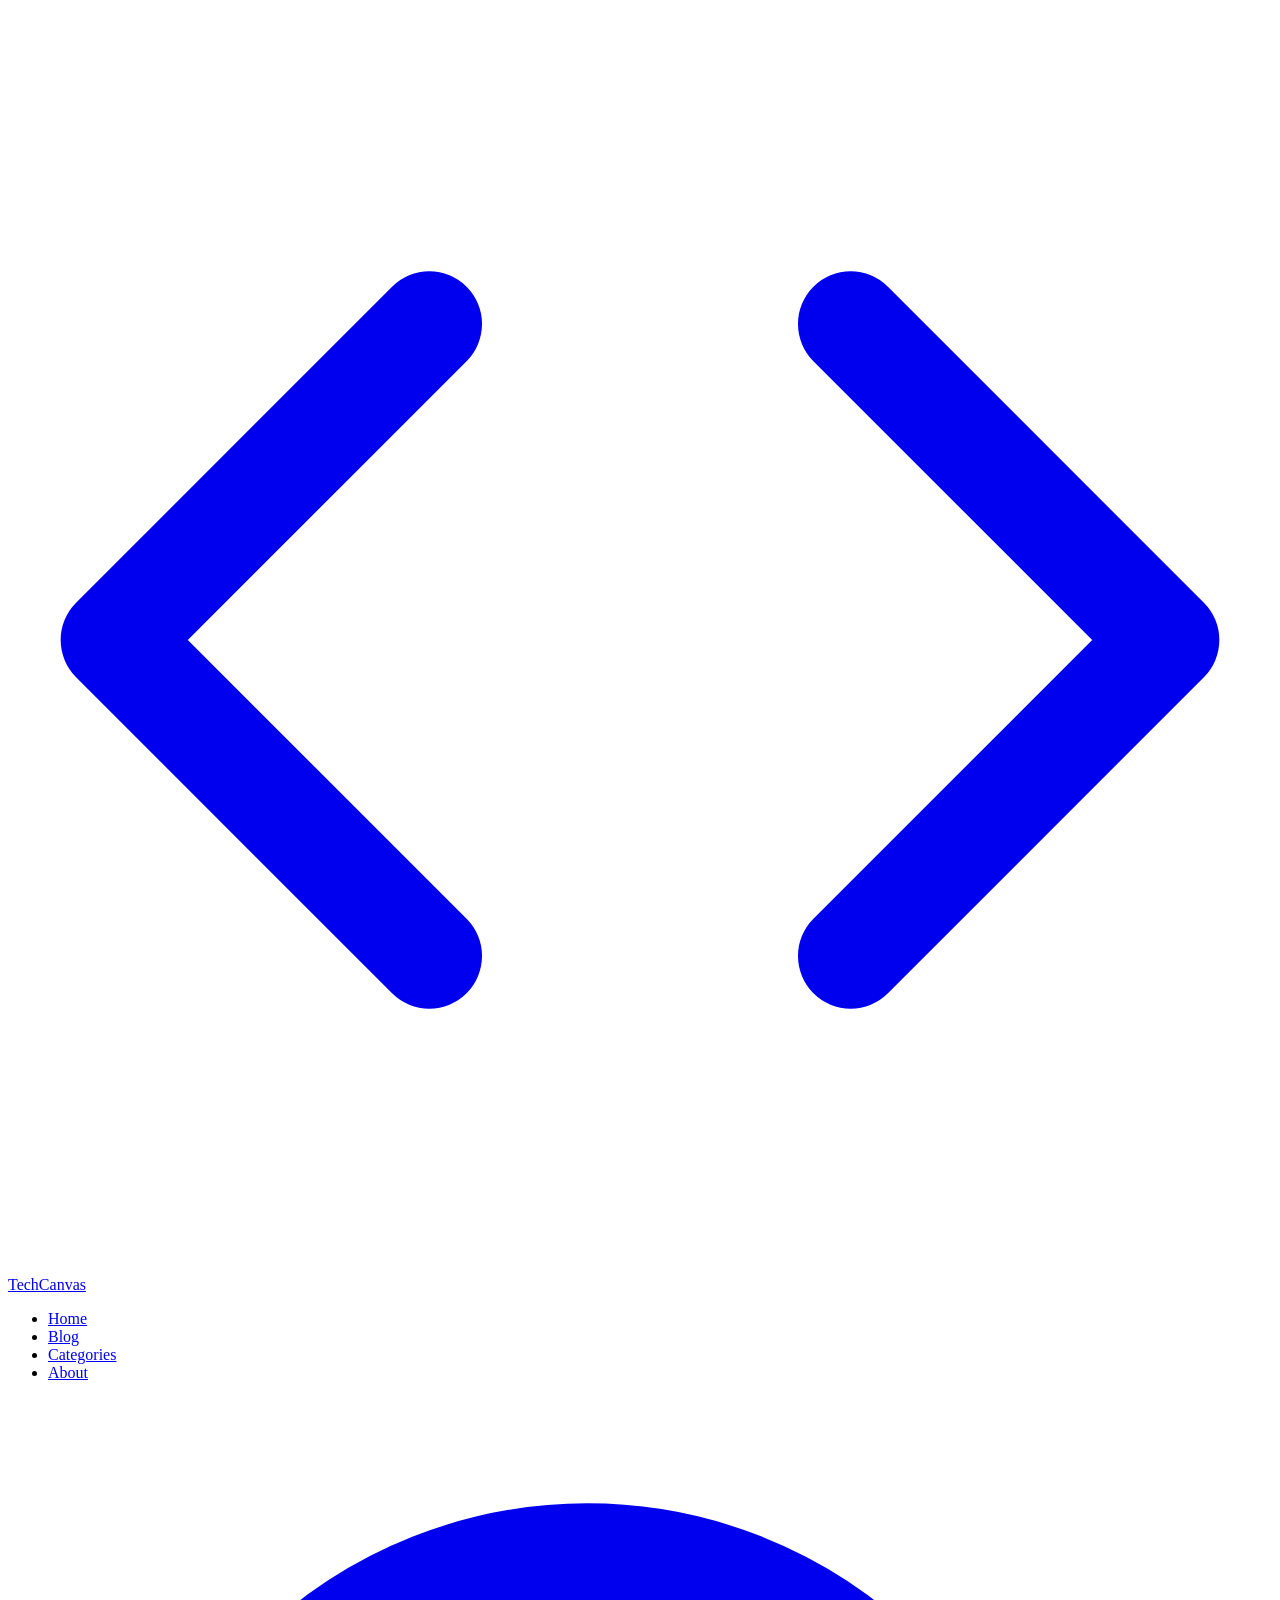
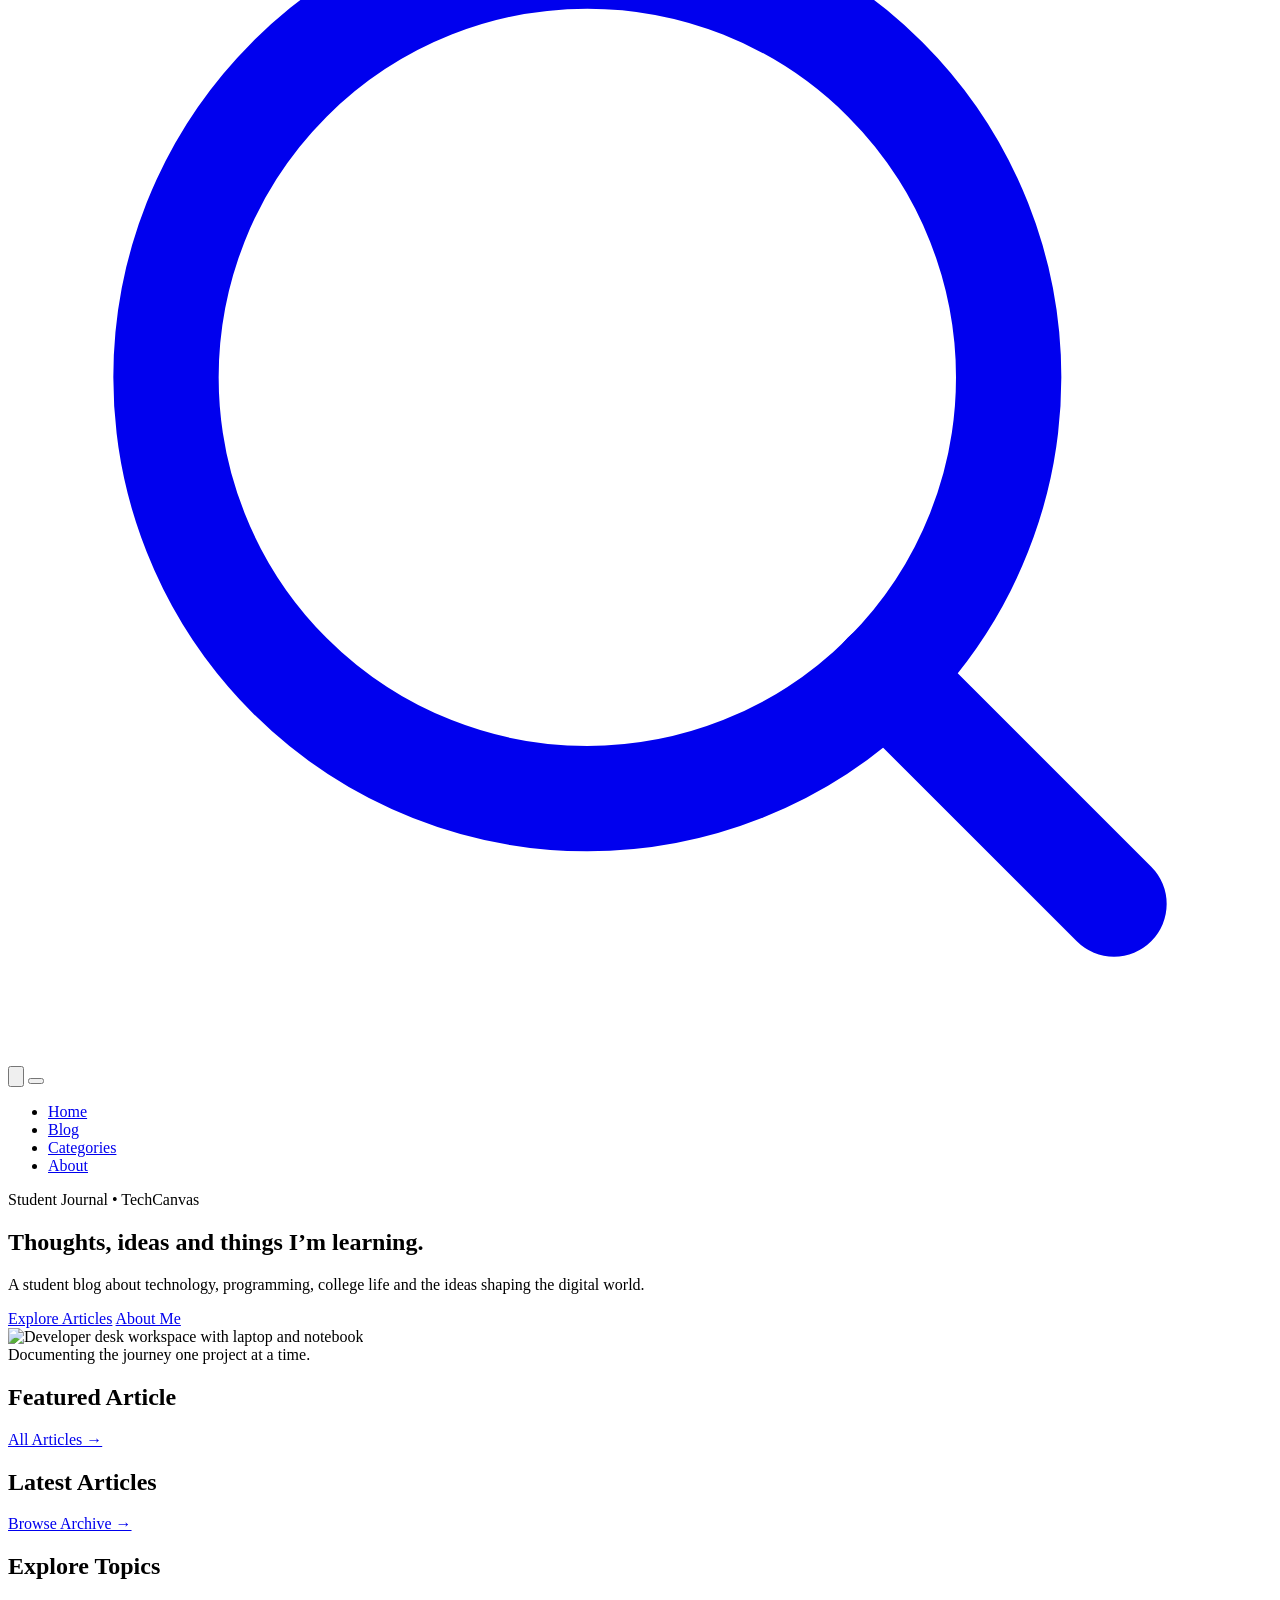
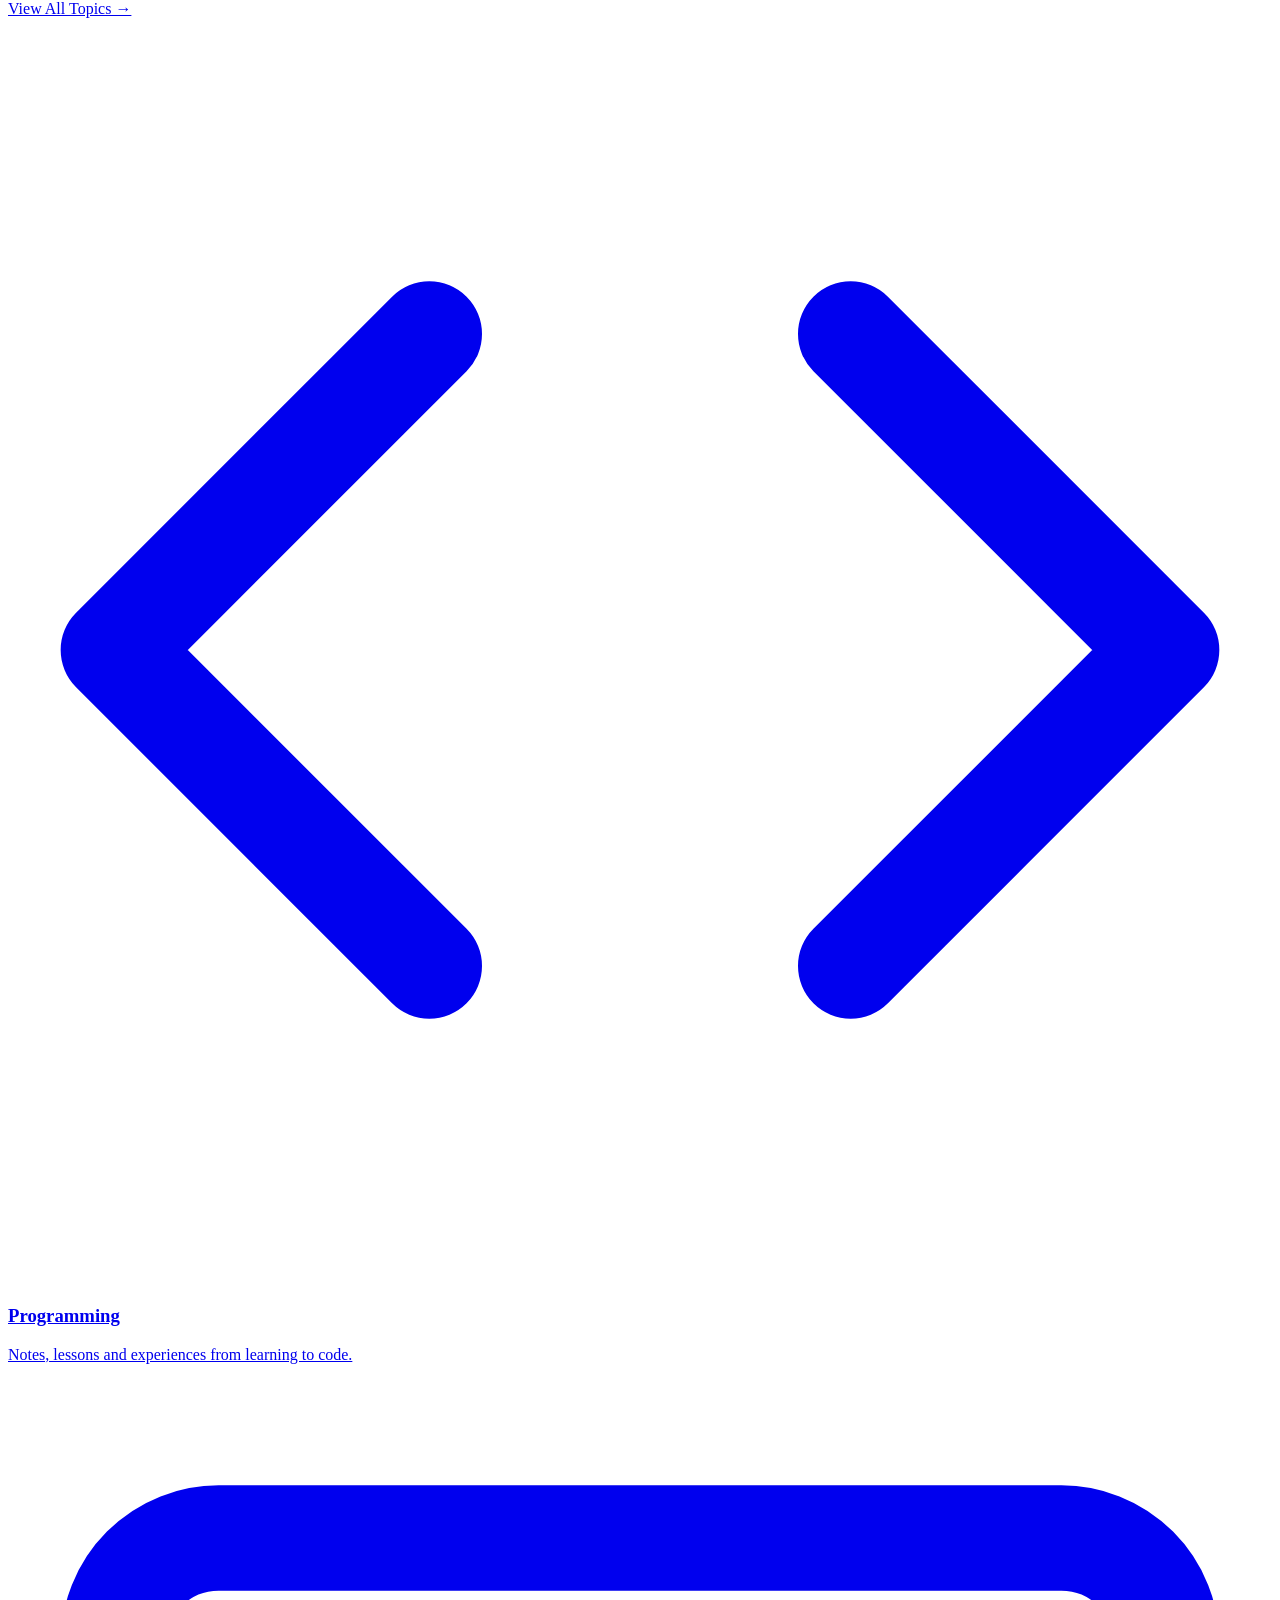
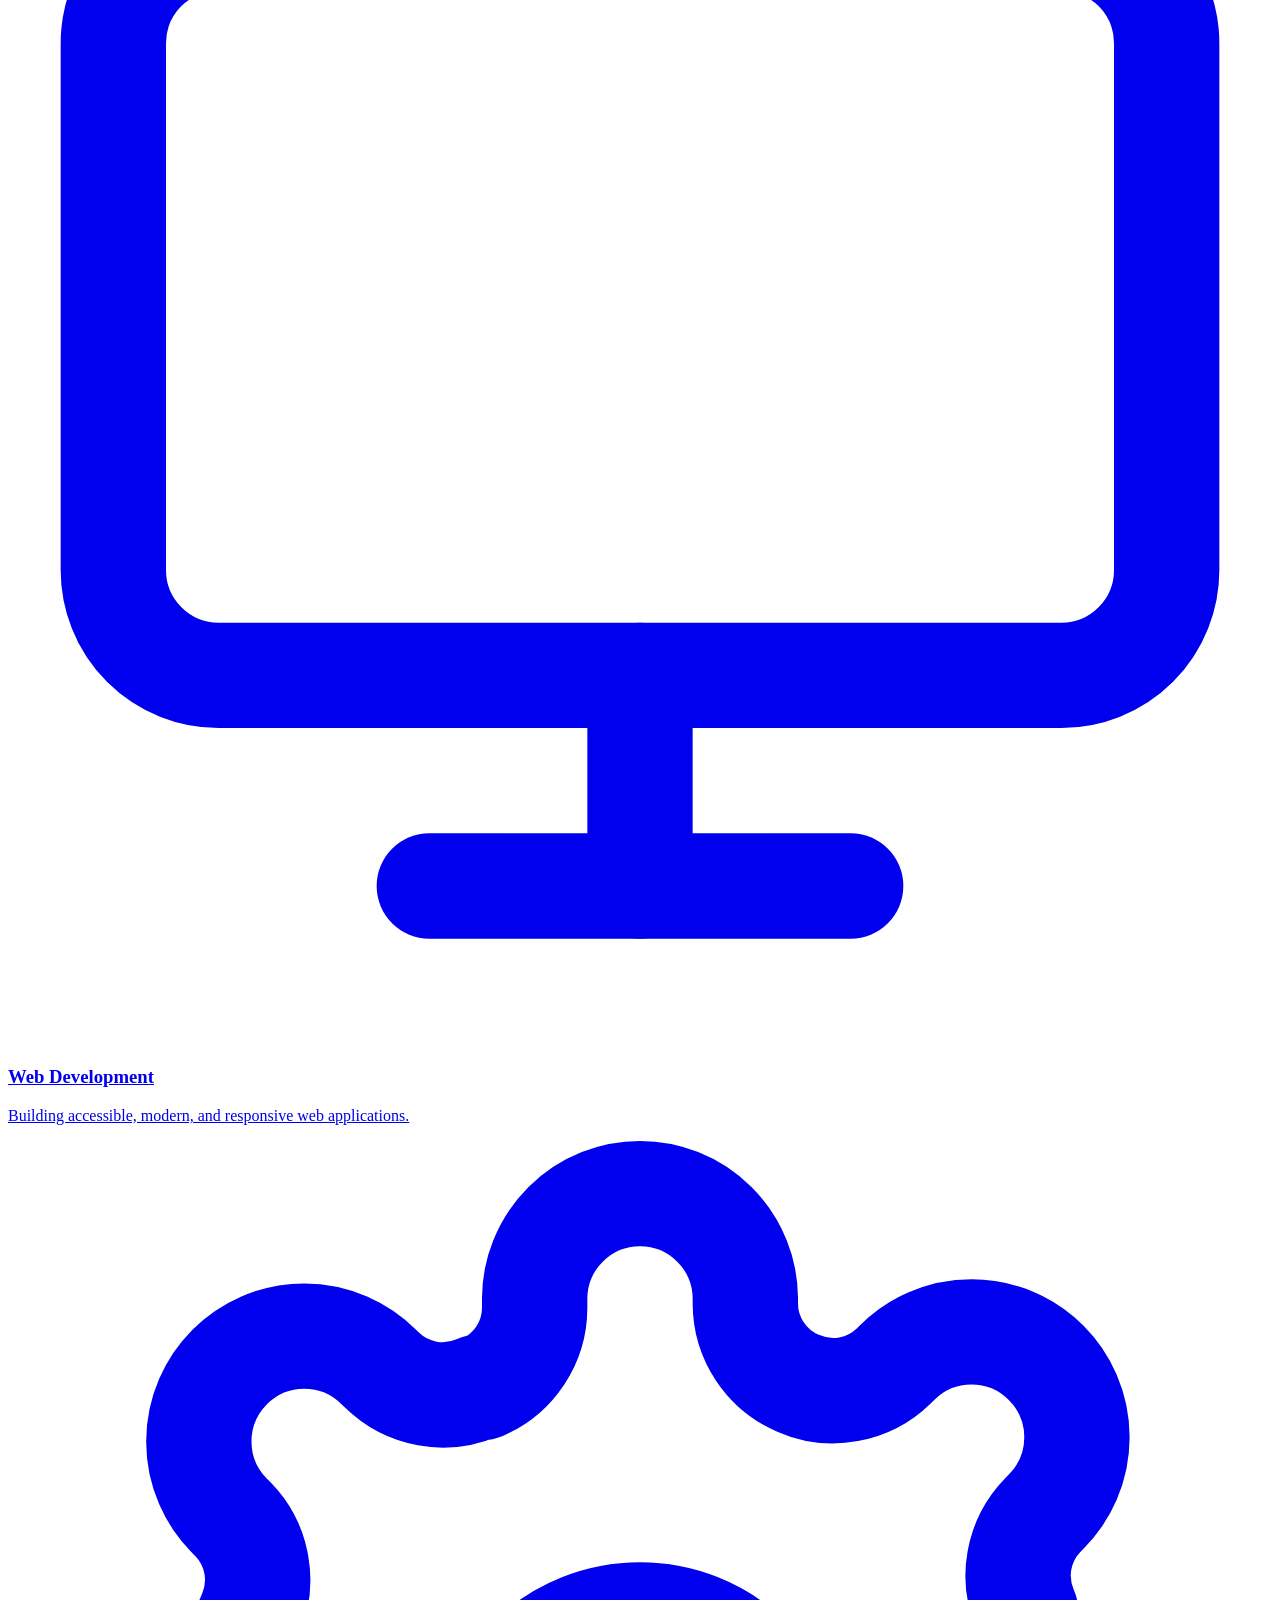
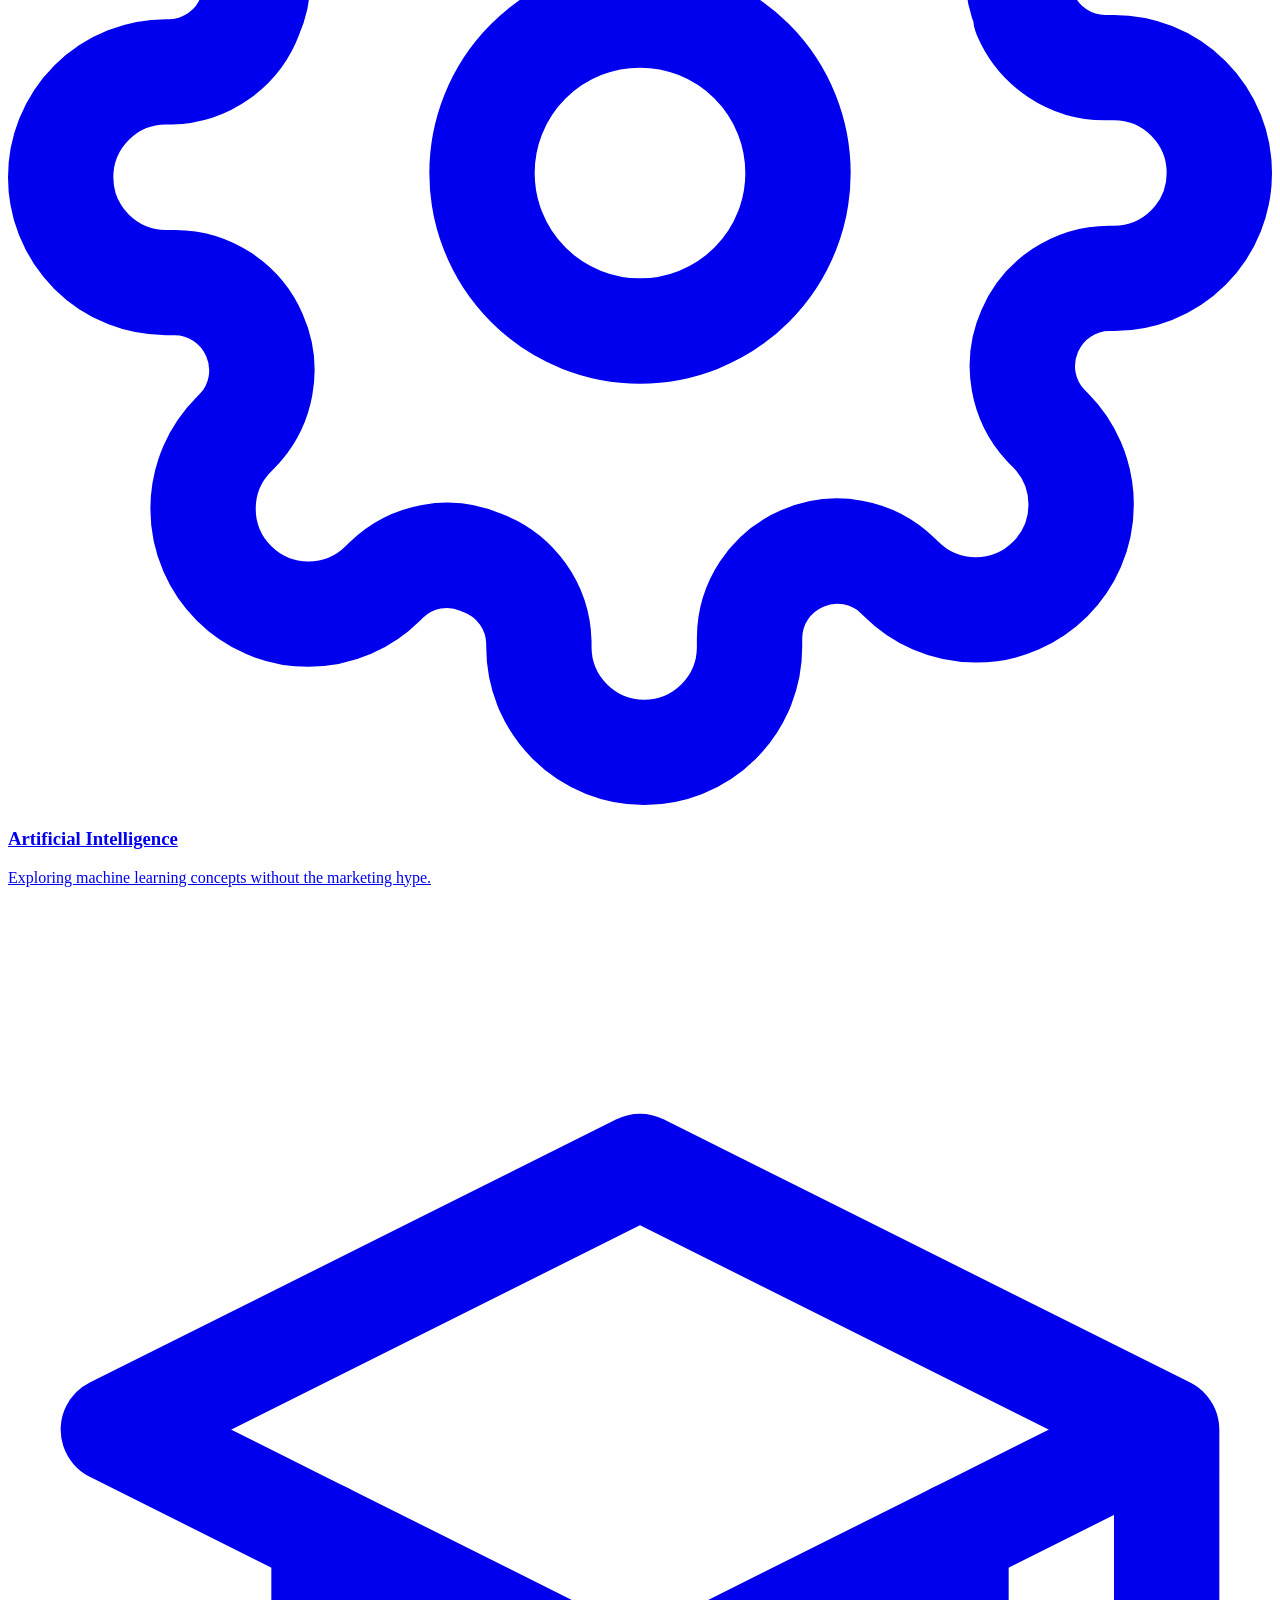
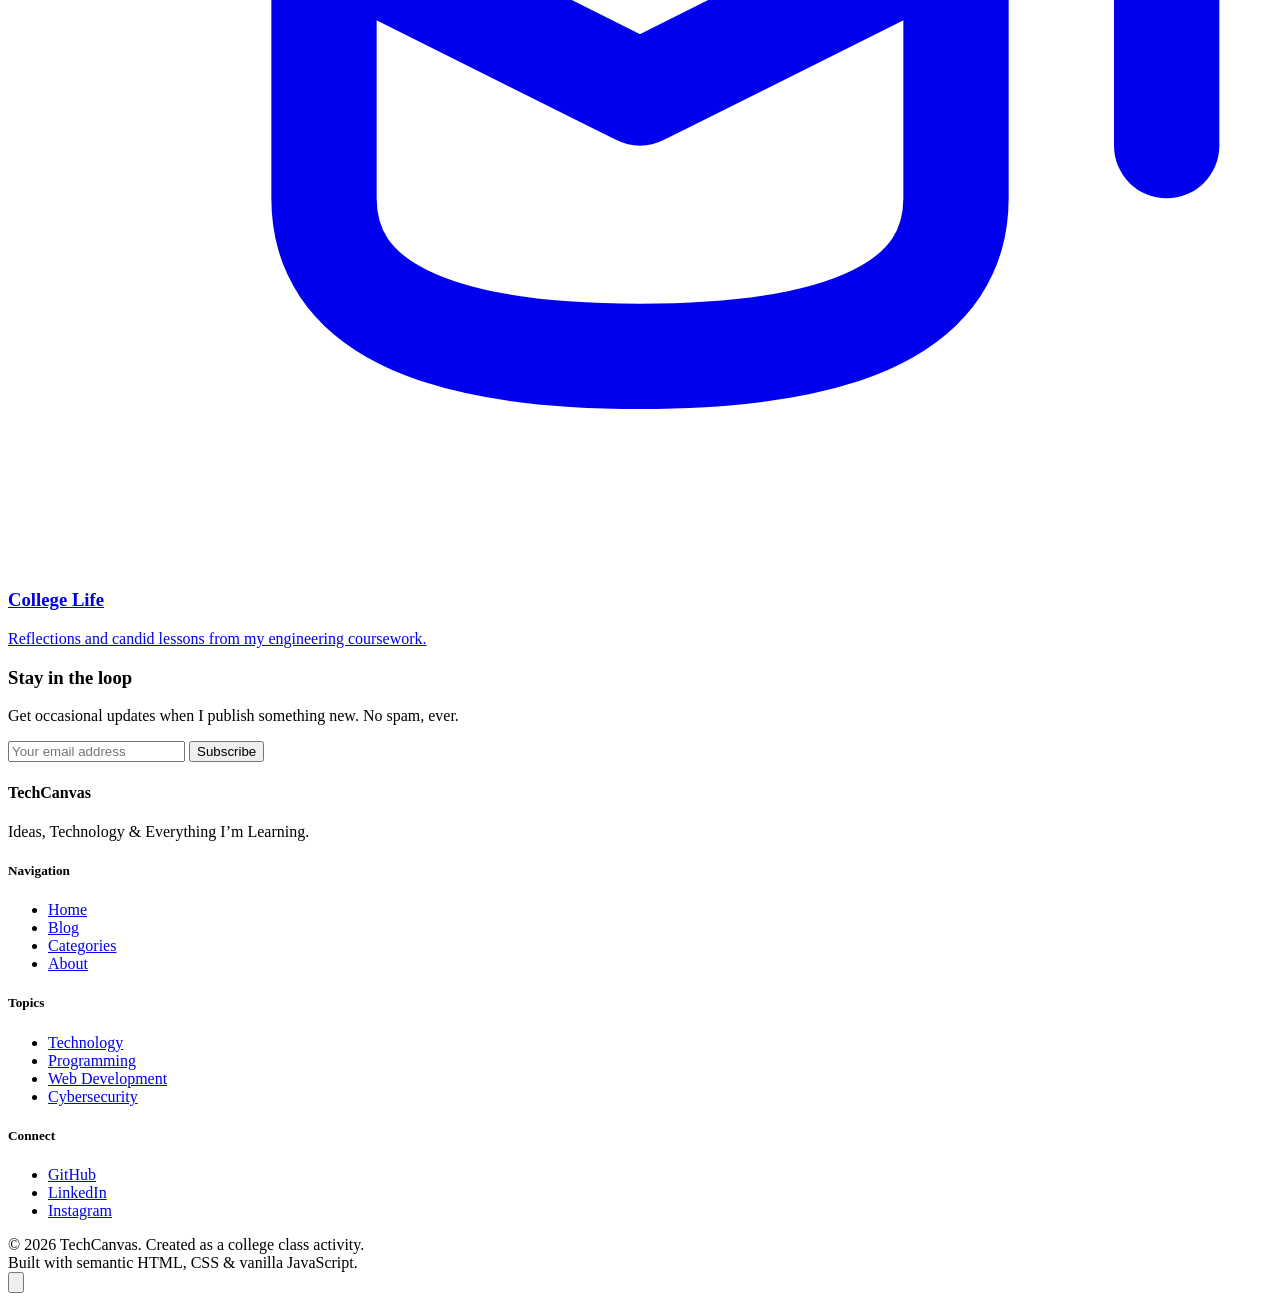
==== index.html @ 639ed477 "Add files via upload" ====
<!DOCTYPE html>
<html lang="en">
<head>
  <meta charset="UTF-8">
  <meta name="viewport" content="width=device-width, initial-scale=1.0">
  <title>TechCanvas — Ideas, Technology &amp; Everything I’m Learning</title>
  
  <!-- SEO Metadata -->
  <meta name="description" content="A student technology blog exploring programming, web development, emerging AI, and reflections from college engineering life.">
  <meta name="author" content="Vaibhav">
  <meta property="og:title" content="TechCanvas — Ideas, Technology &amp; Everything I’m Learning">
  <meta property="og:description" content="Personal student blog documenting ideas, engineering projects, and lessons learned.">
  <meta property="og:type" content="website">
  <meta property="og:url" content="https://example.com/techcanvas/">
  <link rel="canonical" href="index.html">

  <!-- Google Fonts: Playfair Display (Headings) & Inter (Body) -->
  <link rel="preconnect" href="https://fonts.googleapis.com">
  <link rel="preconnect" href="https://fonts.gstatic.com" crossorigin>
  <link href="https://fonts.googleapis.com/css2?family=Inter:wght@400;500;600&family=Playfair+Display:ital,wght@0,500;0,600;0,700;1,400&display=swap" rel="stylesheet">

  <!-- Stylesheet -->
  <link rel="stylesheet" href="css/style.css">
</head>
<body>

  <!-- Site Header -->
  <header class="site-header">
    <div class="container header-inner">
      <a href="index.html" class="brand-logo" aria-label="TechCanvas Home">
        <span class="brand-icon">
          <!-- Minimal code brackets / spark icon -->
          <svg xmlns="http://www.w3.org/2000/svg" viewBox="0 0 24 24" fill="none" stroke="currentColor" stroke-width="2" stroke-linecap="round" stroke-linejoin="round">
            <polyline points="16 18 22 12 16 6"></polyline>
            <polyline points="8 6 2 12 8 18"></polyline>
          </svg>
        </span>
        <span>TechCanvas</span>
      </a>

      <!-- Desktop Navigation -->
      <nav class="nav-desktop" aria-label="Primary Navigation">
        <ul class="nav-links">
          <li><a href="index.html" class="nav-link active">Home</a></li>
          <li><a href="blog.html" class="nav-link">Blog</a></li>
          <li><a href="categories.html" class="nav-link">Categories</a></li>
          <li><a href="about.html" class="nav-link">About</a></li>
        </ul>
      </nav>

      <!-- Header Actions (Search & Dark Mode) -->
      <div class="header-actions">
        <a href="blog.html" class="icon-btn" title="Search Articles" aria-label="Search">
          <svg xmlns="http://www.w3.org/2000/svg" viewBox="0 0 24 24" fill="none" stroke="currentColor" stroke-width="2" stroke-linecap="round" stroke-linejoin="round">
            <circle cx="11" cy="11" r="8"></circle>
            <line x1="21" y1="21" x2="16.65" y2="16.65"></line>
          </svg>
        </a>
        <button class="icon-btn theme-toggle-btn" aria-label="Toggle Dark Mode" title="Toggle Theme">
          <span class="theme-icon">
            <svg xmlns="http://www.w3.org/2000/svg" viewBox="0 0 24 24" fill="none" stroke="currentColor" stroke-width="2" stroke-linecap="round" stroke-linejoin="round">
              <path d="M21 12.79A9 9 0 1 1 11.21 3 7 7 0 0 0 21 12.79z"></path>
            </svg>
          </span>
        </button>
        <button class="menu-toggle" aria-label="Toggle Menu" aria-expanded="false">
          <span></span>
          <span></span>
          <span></span>
        </button>
      </div>
    </div>

    <!-- Mobile Dropdown Navigation -->
    <div class="nav-mobile" aria-label="Mobile Navigation">
      <ul class="nav-mobile-links">
        <li><a href="index.html" class="nav-mobile-link active">Home</a></li>
        <li><a href="blog.html" class="nav-mobile-link">Blog</a></li>
        <li><a href="categories.html" class="nav-mobile-link">Categories</a></li>
        <li><a href="about.html" class="nav-mobile-link">About</a></li>
      </ul>
    </div>
  </header>

  <main>
    <!-- Hero Section -->
    <section class="hero-section">
      <div class="container hero-grid">
        <div class="hero-content">
          <span class="hero-tag">Student Journal &bull; TechCanvas</span>
          <h1 class="hero-title">Thoughts, ideas and things I’m learning.</h1>
          <p class="hero-subtitle">A student blog about technology, programming, college life and the ideas shaping the digital world.</p>
          <div class="hero-buttons">
            <a href="blog.html" class="btn btn-primary">Explore Articles</a>
            <a href="about.html" class="btn btn-outline">About Me</a>
          </div>
        </div>
        <div class="hero-image-wrapper">
          <div class="hero-image-frame">
            <img src="images/hero/hero-desk.jpg" alt="Developer desk workspace with laptop and notebook" width="600" height="450">
          </div>
          <div class="hero-caption">Documenting the journey one project at a time.</div>
        </div>
      </div>
    </section>

    <!-- Featured Article Section -->
    <section class="section-padding">
      <div class="container">
        <div class="section-header">
          <h2 class="section-title">Featured Article</h2>
          <a href="blog.html" class="section-link">All Articles &rarr;</a>
        </div>
        <div id="featured-post-container">
          <!-- Injected dynamically via JavaScript -->
        </div>
      </div>
    </section>

    <!-- Latest Articles Section -->
    <section class="section-padding" style="background-color: var(--bg-secondary);">
      <div class="container">
        <div class="section-header">
          <h2 class="section-title">Latest Articles</h2>
          <a href="blog.html" class="section-link">Browse Archive &rarr;</a>
        </div>
        <div class="articles-grid" id="latest-posts-grid">
          <!-- Injected dynamically via JavaScript -->
        </div>
      </div>
    </section>

    <!-- Categories Highlight Section -->
    <section class="section-padding">
      <div class="container">
        <div class="section-header">
          <h2 class="section-title">Explore Topics</h2>
          <a href="categories.html" class="section-link">View All Topics &rarr;</a>
        </div>
        <div class="categories-grid">
          <a href="blog.html?category=Programming" class="category-card">
            <div>
              <div class="category-card-top">
                <div class="category-icon">
                  <svg xmlns="http://www.w3.org/2000/svg" viewBox="0 0 24 24" fill="none" stroke="currentColor" stroke-width="2" stroke-linecap="round" stroke-linejoin="round">
                    <polyline points="16 18 22 12 16 6"></polyline>
                    <polyline points="8 6 2 12 8 18"></polyline>
                  </svg>
                </div>
              </div>
              <h3 class="category-name">Programming</h3>
              <p class="category-desc">Notes, lessons and experiences from learning to code.</p>
            </div>
          </a>

          <a href="blog.html?category=Web%20Development" class="category-card">
            <div>
              <div class="category-card-top">
                <div class="category-icon">
                  <svg xmlns="http://www.w3.org/2000/svg" viewBox="0 0 24 24" fill="none" stroke="currentColor" stroke-width="2" stroke-linecap="round" stroke-linejoin="round">
                    <rect x="2" y="3" width="20" height="14" rx="2" ry="2"></rect>
                    <line x1="8" y1="21" x2="16" y2="21"></line>
                    <line x1="12" y1="17" x2="12" y2="21"></line>
                  </svg>
                </div>
              </div>
              <h3 class="category-name">Web Development</h3>
              <p class="category-desc">Building accessible, modern, and responsive web applications.</p>
            </div>
          </a>

          <a href="blog.html?category=Artificial%20Intelligence" class="category-card">
            <div>
              <div class="category-card-top">
                <div class="category-icon">
                  <svg xmlns="http://www.w3.org/2000/svg" viewBox="0 0 24 24" fill="none" stroke="currentColor" stroke-width="2" stroke-linecap="round" stroke-linejoin="round">
                    <circle cx="12" cy="12" r="3"></circle>
                    <path d="M19.4 15a1.65 1.65 0 0 0 .33 1.82l.06.06a2 2 0 0 1 0 2.83 2 2 0 0 1-2.83 0l-.06-.06a1.65 1.65 0 0 0-1.82-.33 1.65 1.65 0 0 0-1 1.51V21a2 2 0 0 1-2 2 2 2 0 0 1-2-2v-.09A1.65 1.65 0 0 0 9 19.4a1.65 1.65 0 0 0-1.82.33l-.06.06a2 2 0 0 1-2.83 0 2 2 0 0 1 0-2.83l.06-.06a1.65 1.65 0 0 0 .33-1.82 1.65 1.65 0 0 0-1.51-1H3a2 2 0 0 1-2-2 2 2 0 0 1 2-2h.09A1.65 1.65 0 0 0 4.6 9a1.65 1.65 0 0 0-.33-1.82l-.06-.06a2 2 0 0 1 0-2.83 2 2 0 0 1 2.83 0l.06.06a1.65 1.65 0 0 0 1.82.33H9a1.65 1.65 0 0 0 1-1.51V3a2 2 0 0 1 2-2 2 2 0 0 1 2 2v.09a1.65 1.65 0 0 0 1 1.51 1.65 1.65 0 0 0 1.82-.33l.06-.06a2 2 0 0 1 2.83 0 2 2 0 0 1 0 2.83l-.06.06a1.65 1.65 0 0 0-.33 1.82V9a1.65 1.65 0 0 0 1.51 1H21a2 2 0 0 1 2 2 2 2 0 0 1-2 2h-.09a1.65 1.65 0 0 0-1.51 1z"></path>
                  </svg>
                </div>
              </div>
              <h3 class="category-name">Artificial Intelligence</h3>
              <p class="category-desc">Exploring machine learning concepts without the marketing hype.</p>
            </div>
          </a>

          <a href="blog.html?category=College%20Life" class="category-card">
            <div>
              <div class="category-card-top">
                <div class="category-icon">
                  <svg xmlns="http://www.w3.org/2000/svg" viewBox="0 0 24 24" fill="none" stroke="currentColor" stroke-width="2" stroke-linecap="round" stroke-linejoin="round">
                    <path d="M22 10v6M2 10l10-5 10 5-10 5z"></path>
                    <path d="M6 12v5c0 2 2 3 6 3s6-1 6-3v-5"></path>
                  </svg>
                </div>
              </div>
              <h3 class="category-name">College Life</h3>
              <p class="category-desc">Reflections and candid lessons from my engineering coursework.</p>
            </div>
          </a>
        </div>
      </div>
    </section>

    <!-- Newsletter Section -->
    <section class="newsletter-section">
      <div class="container">
        <div class="newsletter-box">
          <h3>Stay in the loop</h3>
          <p>Get occasional updates when I publish something new. No spam, ever.</p>
          <form class="newsletter-form" action="#" method="POST">
            <input type="email" class="newsletter-input" placeholder="Your email address" required aria-label="Email Address">
            <button type="submit" class="btn btn-primary">Subscribe</button>
          </form>
          <div class="newsletter-feedback"></div>
        </div>
      </div>
    </section>
  </main>

  <!-- Footer -->
  <footer class="site-footer">
    <div class="container">
      <div class="footer-grid">
        <div class="footer-brand">
          <h4>TechCanvas</h4>
          <p class="footer-tagline">Ideas, Technology &amp; Everything I’m Learning.</p>
        </div>
        <div class="footer-column">
          <h5>Navigation</h5>
          <ul class="footer-links">
            <li><a href="index.html">Home</a></li>
            <li><a href="blog.html">Blog</a></li>
            <li><a href="categories.html">Categories</a></li>
            <li><a href="about.html">About</a></li>
          </ul>
        </div>
        <div class="footer-column">
          <h5>Topics</h5>
          <ul class="footer-links">
            <li><a href="blog.html?category=Technology">Technology</a></li>
            <li><a href="blog.html?category=Programming">Programming</a></li>
            <li><a href="blog.html?category=Web%20Development">Web Development</a></li>
            <li><a href="blog.html?category=Cybersecurity">Cybersecurity</a></li>
          </ul>
        </div>
        <div class="footer-column">
          <h5>Connect</h5>
          <ul class="footer-links">
            <li><a href="https://github.com/" target="_blank" rel="noopener">GitHub</a></li>
            <li><a href="https://linkedin.com/" target="_blank" rel="noopener">LinkedIn</a></li>
            <li><a href="https://instagram.com/" target="_blank" rel="noopener">Instagram</a></li>
          </ul>
        </div>
      </div>
      <div class="footer-bottom">
        <div>&copy; 2026 TechCanvas. Created as a college class activity.</div>
        <div>Built with semantic HTML, CSS &amp; vanilla JavaScript.</div>
      </div>
    </div>
  </footer>

  <!-- Floating Back to Top Button -->
  <button class="back-to-top-btn" aria-label="Scroll to top" title="Back to top">
    <svg xmlns="http://www.w3.org/2000/svg" viewBox="0 0 24 24" fill="none" stroke="currentColor" stroke-width="2" stroke-linecap="round" stroke-linejoin="round">
      <polyline points="18 15 12 9 6 15"></polyline>
    </svg>
  </button>

  <!-- Scripts -->
  <script src="js/script.js"></script>
</body>
</html>
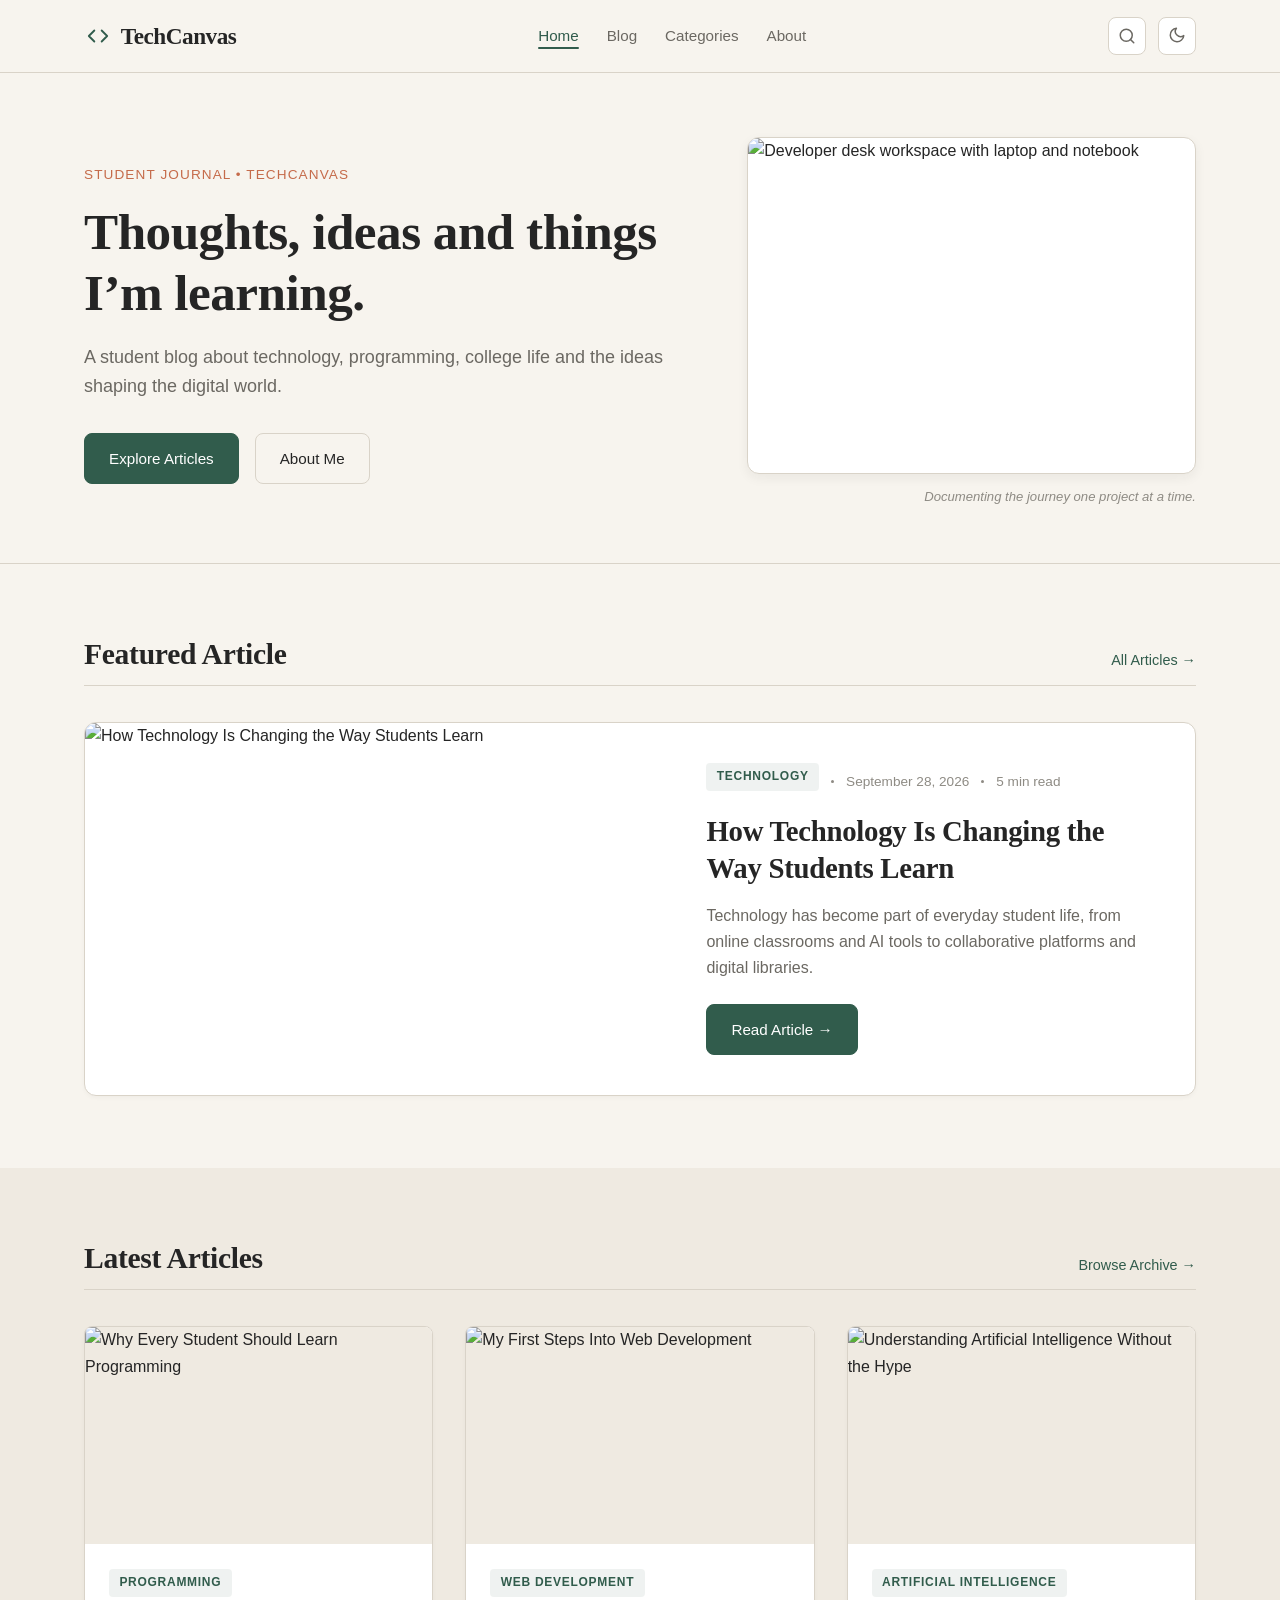
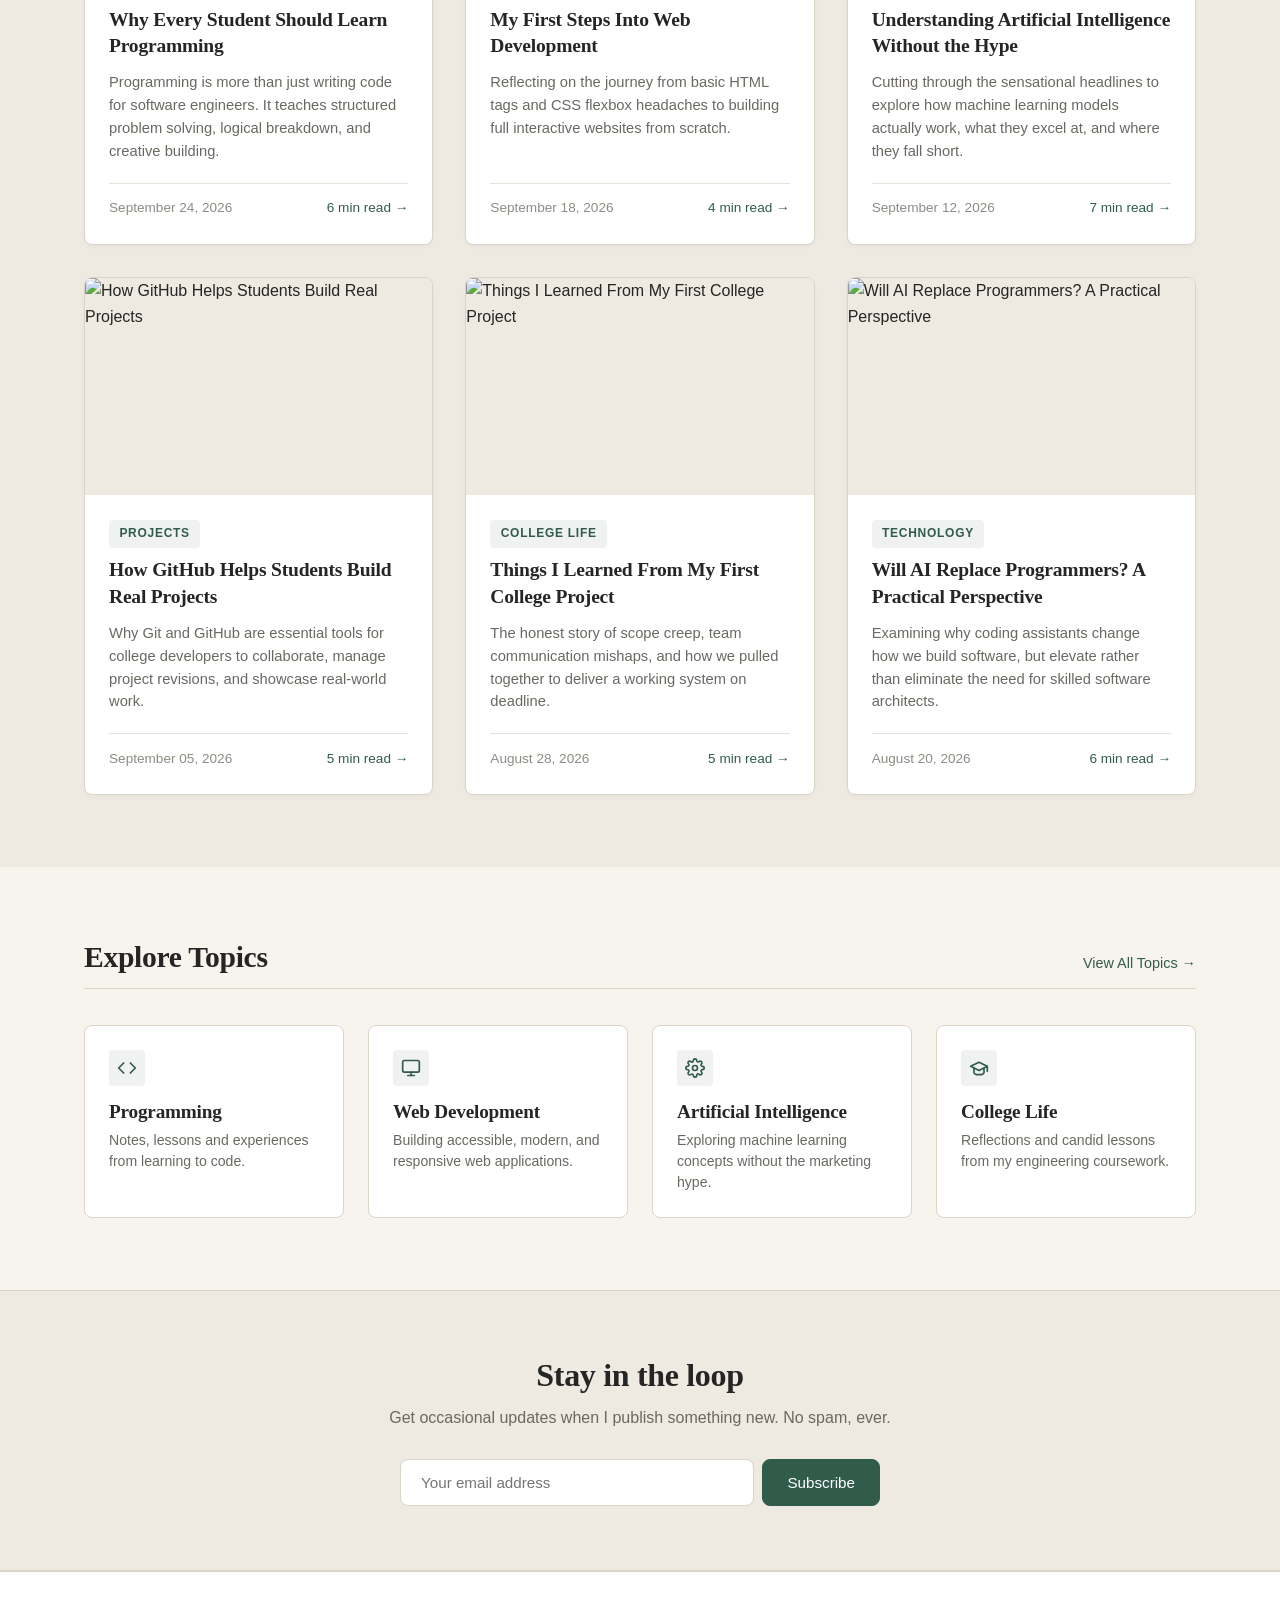
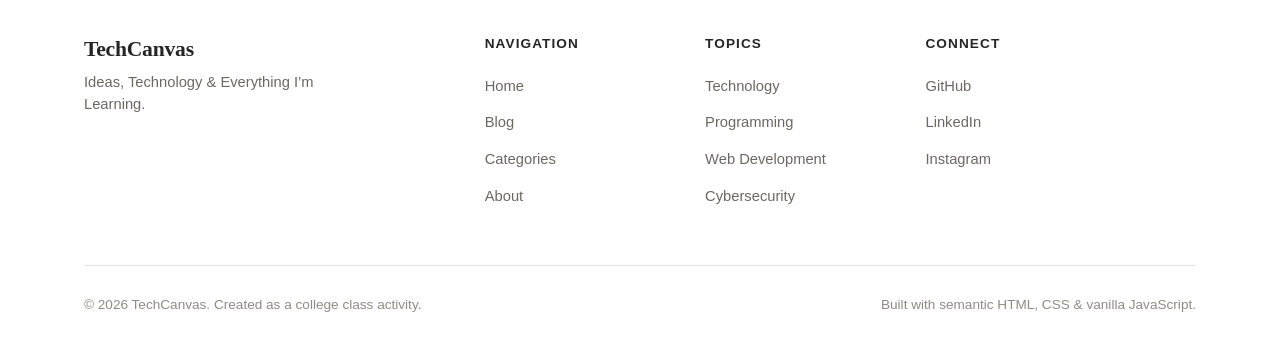
==== commit 57aa87e5: "Add Google site verification meta tag Added Google site verification meta tag." ====
--- a/index.html
+++ b/index.html
@@ -1,6 +1,7 @@
 <!DOCTYPE html>
 <html lang="en">
 <head>
+  <meta name="google-site-verification" content="saJHfiMKY3LqbyK0bqYCzNXYrt9h3PHPN14oOECkrks" />
   <meta charset="UTF-8">
   <meta name="viewport" content="width=device-width, initial-scale=1.0">
   <title>TechCanvas — Ideas, Technology &amp; Everything I’m Learning</title>
--- a/css/style.css
+++ b/css/style.css
@@ -0,0 +1,1516 @@
+/* ==========================================================================
+   TechCanvas - Editorial Student Technology Blog Stylesheet
+   Crafted with a warm, human, editorial aesthetic
+   ========================================================================== */
+
+/* --------------------------------------------------------------------------
+   1. CSS Variables & Theme Definition
+   -------------------------------------------------------------------------- */
+:root {
+  /* Light Theme (Default) */
+  --bg-primary: #F7F4EE;
+  --bg-secondary: #EFEAE1;
+  --bg-card: #FFFFFF;
+  --bg-card-hover: #FCFBF8;
+  --text-main: #252525;
+  --text-secondary: #6B6862;
+  --text-muted: #8E8B84;
+  --accent-primary: #315C4C;       /* Forest Green */
+  --accent-primary-hover: #26493C;
+  --accent-secondary: #C56B4A;     /* Subtle Terracotta */
+  --accent-secondary-hover: #A95637;
+  --accent-tag-bg: rgba(49, 92, 76, 0.08);
+  --border-color: #D9D3C8;
+  --border-light: #E7E2D8;
+  --white: #FFFFFF;
+  
+  /* Shadows */
+  --shadow-sm: 0 2px 4px rgba(37, 37, 37, 0.03);
+  --shadow-md: 0 4px 12px rgba(37, 37, 37, 0.06);
+  --shadow-lg: 0 10px 24px rgba(37, 37, 37, 0.08);
+
+  /* Typography */
+  --font-serif: "Playfair Display", Georgia, "Times New Roman", serif;
+  --font-sans: "Inter", "DM Sans", -apple-system, BlinkMacSystemFont, "Segoe UI", Roboto, sans-serif;
+  --font-mono: "SFMono-Regular", Consolas, "Liberation Mono", Menlo, monospace;
+
+  /* Layout & Spacing */
+  --container-max: 1160px;
+  --article-max: 780px;
+  --header-height: 72px;
+  --radius-sm: 4px;
+  --radius-md: 8px;
+  --radius-lg: 12px;
+  --transition: all 0.25s ease-in-out;
+}
+
+[data-theme="dark"] {
+  /* Dark Theme */
+  --bg-primary: #1D211F;
+  --bg-secondary: #252A27;
+  --bg-card: #252A27;
+  --bg-card-hover: #2C322F;
+  --text-main: #F1EEE7;
+  --text-secondary: #B8B5AE;
+  --text-muted: #84827C;
+  --accent-primary: #7FAF9A;
+  --accent-primary-hover: #96C1AE;
+  --accent-secondary: #D28768;
+  --accent-secondary-hover: #E09C7F;
+  --accent-tag-bg: rgba(127, 175, 154, 0.12);
+  --border-color: #383F3B;
+  --border-light: #2D3330;
+  --white: #252A27;
+  
+  --shadow-sm: 0 2px 4px rgba(0, 0, 0, 0.2);
+  --shadow-md: 0 4px 12px rgba(0, 0, 0, 0.3);
+  --shadow-lg: 0 10px 24px rgba(0, 0, 0, 0.4);
+}
+
+/* --------------------------------------------------------------------------
+   2. Reset & Base Styles
+   -------------------------------------------------------------------------- */
+*, *::before, *::after {
+  box-sizing: border-box;
+  margin: 0;
+  padding: 0;
+}
+
+html {
+  font-size: 16px;
+  scroll-behavior: smooth;
+  -webkit-text-size-adjust: 100%;
+}
+
+body {
+  font-family: var(--font-sans);
+  background-color: var(--bg-primary);
+  color: var(--text-main);
+  line-height: 1.65;
+  font-weight: 400;
+  transition: background-color 0.3s ease, color 0.3s ease;
+  overflow-x: hidden;
+  min-height: 100vh;
+  display: flex;
+  flex-direction: column;
+}
+
+main {
+  flex: 1 0 auto;
+}
+
+img {
+  max-width: 100%;
+  height: auto;
+  display: block;
+  object-fit: cover;
+}
+
+a {
+  color: inherit;
+  text-decoration: none;
+  transition: var(--transition);
+}
+
+button {
+  font-family: inherit;
+  cursor: pointer;
+  border: none;
+  background: none;
+}
+
+ul, ol {
+  list-style-position: inside;
+}
+
+/* Typography elements */
+h1, h2, h3, h4, h5, h6 {
+  font-family: var(--font-serif);
+  color: var(--text-main);
+  font-weight: 600;
+  line-height: 1.25;
+  letter-spacing: -0.01em;
+}
+
+h1 { font-size: clamp(2.1rem, 4vw, 3.2rem); }
+h2 { font-size: clamp(1.6rem, 3vw, 2.2rem); }
+h3 { font-size: clamp(1.25rem, 2vw, 1.5rem); }
+h4 { font-size: 1.15rem; }
+
+p {
+  margin-bottom: 1.25rem;
+  color: var(--text-main);
+}
+
+/* --------------------------------------------------------------------------
+   3. Layout Utilities
+   -------------------------------------------------------------------------- */
+.container {
+  width: 100%;
+  max-width: var(--container-max);
+  margin-left: auto;
+  margin-right: auto;
+  padding-left: 1.5rem;
+  padding-right: 1.5rem;
+}
+
+.container-narrow {
+  width: 100%;
+  max-width: var(--article-max);
+  margin-left: auto;
+  margin-right: auto;
+  padding-left: 1.5rem;
+  padding-right: 1.5rem;
+}
+
+.section-padding {
+  padding-top: 4.5rem;
+  padding-bottom: 4.5rem;
+}
+
+.section-padding-sm {
+  padding-top: 2.5rem;
+  padding-bottom: 2.5rem;
+}
+
+/* --------------------------------------------------------------------------
+   4. Header & Navigation
+   -------------------------------------------------------------------------- */
+.site-header {
+  position: sticky;
+  top: 0;
+  z-index: 1000;
+  background-color: var(--bg-primary);
+  border-bottom: 1px solid var(--border-color);
+  transition: background-color 0.3s ease, border-color 0.3s ease;
+  backdrop-filter: blur(8px);
+}
+
+.header-inner {
+  display: flex;
+  align-items: center;
+  justify-content: space-between;
+  height: var(--header-height);
+}
+
+.brand-logo {
+  display: flex;
+  align-items: center;
+  gap: 0.55rem;
+  font-family: var(--font-serif);
+  font-size: 1.45rem;
+  font-weight: 700;
+  color: var(--text-main);
+  letter-spacing: -0.02em;
+}
+
+.brand-logo:hover {
+  color: var(--accent-primary);
+}
+
+.brand-icon {
+  display: inline-flex;
+  align-items: center;
+  justify-content: center;
+  width: 28px;
+  height: 28px;
+  color: var(--accent-primary);
+}
+
+.brand-icon svg {
+  width: 22px;
+  height: 22px;
+  stroke: currentColor;
+}
+
+.nav-desktop {
+  display: flex;
+  align-items: center;
+  gap: 2rem;
+}
+
+.nav-links {
+  display: flex;
+  list-style: none;
+  align-items: center;
+  gap: 1.75rem;
+}
+
+.nav-link {
+  font-size: 0.95rem;
+  font-weight: 500;
+  color: var(--text-secondary);
+  position: relative;
+  padding: 0.35rem 0;
+}
+
+.nav-link:hover,
+.nav-link.active {
+  color: var(--accent-primary);
+}
+
+.nav-link.active::after {
+  content: "";
+  position: absolute;
+  bottom: 0;
+  left: 0;
+  width: 100%;
+  height: 2px;
+  background-color: var(--accent-primary);
+  border-radius: 2px;
+}
+
+.header-actions {
+  display: flex;
+  align-items: center;
+  gap: 0.75rem;
+}
+
+.icon-btn {
+  display: inline-flex;
+  align-items: center;
+  justify-content: center;
+  width: 38px;
+  height: 38px;
+  border-radius: var(--radius-md);
+  border: 1px solid var(--border-color);
+  color: var(--text-secondary);
+  background: var(--bg-card);
+  transition: var(--transition);
+}
+
+.icon-btn:hover {
+  color: var(--accent-primary);
+  border-color: var(--accent-primary);
+  background-color: var(--bg-secondary);
+}
+
+.icon-btn svg {
+  width: 18px;
+  height: 18px;
+}
+
+/* Mobile Menu Button */
+.menu-toggle {
+  display: none;
+  flex-direction: column;
+  justify-content: center;
+  gap: 5px;
+  width: 38px;
+  height: 38px;
+  padding: 8px;
+  border-radius: var(--radius-md);
+  border: 1px solid var(--border-color);
+  background: var(--bg-card);
+}
+
+.menu-toggle span {
+  display: block;
+  height: 2px;
+  width: 100%;
+  background-color: var(--text-main);
+  transition: transform 0.25s ease, opacity 0.25s ease;
+}
+
+.menu-toggle.active span:nth-child(1) {
+  transform: translateY(7px) rotate(45deg);
+}
+
+.menu-toggle.active span:nth-child(2) {
+  opacity: 0;
+}
+
+.menu-toggle.active span:nth-child(3) {
+  transform: translateY(-7px) rotate(-45deg);
+}
+
+/* Mobile Dropdown Nav */
+.nav-mobile {
+  display: none;
+  background-color: var(--bg-primary);
+  border-bottom: 1px solid var(--border-color);
+  padding: 1.25rem 1.5rem 1.75rem;
+}
+
+.nav-mobile.open {
+  display: block;
+}
+
+.nav-mobile-links {
+  list-style: none;
+  display: flex;
+  flex-direction: column;
+  gap: 1rem;
+}
+
+.nav-mobile-link {
+  font-size: 1.1rem;
+  font-weight: 500;
+  color: var(--text-main);
+  display: block;
+  padding: 0.5rem 0;
+  border-bottom: 1px dashed var(--border-light);
+}
+
+.nav-mobile-link.active {
+  color: var(--accent-primary);
+  font-weight: 600;
+}
+
+/* --------------------------------------------------------------------------
+   5. Buttons & Badges
+   -------------------------------------------------------------------------- */
+.btn {
+  display: inline-flex;
+  align-items: center;
+  justify-content: center;
+  gap: 0.5rem;
+  padding: 0.75rem 1.5rem;
+  font-size: 0.95rem;
+  font-weight: 500;
+  border-radius: var(--radius-md);
+  transition: var(--transition);
+  text-align: center;
+}
+
+.btn-primary {
+  background-color: var(--accent-primary);
+  color: #FFFFFF;
+  border: 1px solid var(--accent-primary);
+}
+
+.btn-primary:hover {
+  background-color: var(--accent-primary-hover);
+  border-color: var(--accent-primary-hover);
+  color: #FFFFFF;
+  transform: translateY(-1px);
+}
+
+.btn-outline {
+  background-color: transparent;
+  color: var(--text-main);
+  border: 1px solid var(--border-color);
+}
+
+.btn-outline:hover {
+  border-color: var(--accent-primary);
+  color: var(--accent-primary);
+  background-color: var(--bg-card);
+  transform: translateY(-1px);
+}
+
+.btn-terracotta {
+  background-color: var(--accent-secondary);
+  color: #FFFFFF;
+  border: 1px solid var(--accent-secondary);
+}
+
+.btn-terracotta:hover {
+  background-color: var(--accent-secondary-hover);
+  color: #FFFFFF;
+}
+
+.tag-badge {
+  display: inline-block;
+  font-size: 0.75rem;
+  font-weight: 600;
+  text-transform: uppercase;
+  letter-spacing: 0.06em;
+  padding: 0.25rem 0.65rem;
+  border-radius: var(--radius-sm);
+  background-color: var(--accent-tag-bg);
+  color: var(--accent-primary);
+  margin-bottom: 0.6rem;
+}
+
+.tag-badge.terracotta {
+  background-color: rgba(197, 107, 74, 0.12);
+  color: var(--accent-secondary);
+}
+
+/* --------------------------------------------------------------------------
+   6. Hero Section (Home Page)
+   -------------------------------------------------------------------------- */
+.hero-section {
+  padding: 4rem 0 3.5rem;
+  border-bottom: 1px solid var(--border-color);
+  background-color: var(--bg-primary);
+}
+
+.hero-grid {
+  display: grid;
+  grid-template-columns: 1.15fr 0.85fr;
+  gap: 3.5rem;
+  align-items: center;
+}
+
+.hero-content {
+  max-width: 580px;
+}
+
+.hero-tag {
+  display: inline-flex;
+  align-items: center;
+  gap: 0.4rem;
+  font-size: 0.85rem;
+  font-weight: 500;
+  color: var(--accent-secondary);
+  margin-bottom: 1rem;
+  text-transform: uppercase;
+  letter-spacing: 0.08em;
+}
+
+.hero-title {
+  margin-bottom: 1.25rem;
+  color: var(--text-main);
+  line-height: 1.18;
+}
+
+.hero-subtitle {
+  font-size: 1.125rem;
+  color: var(--text-secondary);
+  margin-bottom: 2rem;
+  line-height: 1.6;
+}
+
+.hero-buttons {
+  display: flex;
+  gap: 1rem;
+  flex-wrap: wrap;
+}
+
+.hero-image-wrapper {
+  position: relative;
+}
+
+.hero-image-frame {
+  border-radius: var(--radius-lg);
+  overflow: hidden;
+  border: 1px solid var(--border-color);
+  background: var(--bg-card);
+  box-shadow: var(--shadow-md);
+  aspect-ratio: 4 / 3;
+}
+
+.hero-image-frame img {
+  width: 100%;
+  height: 100%;
+  object-fit: cover;
+  transition: transform 0.5s ease;
+}
+
+.hero-image-frame:hover img {
+  transform: scale(1.02);
+}
+
+.hero-caption {
+  margin-top: 0.75rem;
+  font-size: 0.82rem;
+  color: var(--text-muted);
+  font-style: italic;
+  text-align: right;
+}
+
+/* --------------------------------------------------------------------------
+   7. Featured Post Card
+   -------------------------------------------------------------------------- */
+.section-header {
+  display: flex;
+  justify-content: space-between;
+  align-items: flex-end;
+  margin-bottom: 2.25rem;
+  border-bottom: 1px solid var(--border-color);
+  padding-bottom: 0.75rem;
+}
+
+.section-title {
+  font-size: 1.85rem;
+}
+
+.section-link {
+  font-size: 0.9rem;
+  font-weight: 500;
+  color: var(--accent-primary);
+  display: inline-flex;
+  align-items: center;
+  gap: 0.35rem;
+}
+
+.section-link:hover {
+  color: var(--accent-secondary);
+}
+
+.featured-card {
+  display: grid;
+  grid-template-columns: 1.1fr 1fr;
+  background-color: var(--bg-card);
+  border: 1px solid var(--border-color);
+  border-radius: var(--radius-lg);
+  overflow: hidden;
+  box-shadow: var(--shadow-sm);
+  transition: var(--transition);
+}
+
+.featured-card:hover {
+  transform: translateY(-3px);
+  box-shadow: var(--shadow-lg);
+  border-color: var(--accent-primary);
+}
+
+.featured-image-holder {
+  overflow: hidden;
+  position: relative;
+  min-height: 320px;
+}
+
+.featured-image-holder img {
+  width: 100%;
+  height: 100%;
+  object-fit: cover;
+  transition: transform 0.4s ease;
+}
+
+.featured-card:hover .featured-image-holder img {
+  transform: scale(1.03);
+}
+
+.featured-body {
+  padding: 2.5rem;
+  display: flex;
+  flex-direction: column;
+  justify-content: center;
+}
+
+.post-meta {
+  display: flex;
+  align-items: center;
+  gap: 0.75rem;
+  font-size: 0.85rem;
+  color: var(--text-muted);
+  margin-bottom: 0.75rem;
+}
+
+.meta-dot {
+  width: 3px;
+  height: 3px;
+  background-color: var(--text-muted);
+  border-radius: 50%;
+}
+
+.featured-title {
+  font-size: 1.8rem;
+  margin-bottom: 1rem;
+  line-height: 1.3;
+}
+
+.featured-title a:hover {
+  color: var(--accent-primary);
+}
+
+.featured-excerpt {
+  color: var(--text-secondary);
+  font-size: 1rem;
+  margin-bottom: 1.5rem;
+  line-height: 1.6;
+}
+
+/* --------------------------------------------------------------------------
+   8. Articles Grid & Article Cards
+   -------------------------------------------------------------------------- */
+.articles-grid {
+  display: grid;
+  grid-template-columns: repeat(3, 1fr);
+  gap: 2rem;
+}
+
+.article-card {
+  background-color: var(--bg-card);
+  border: 1px solid var(--border-color);
+  border-radius: var(--radius-md);
+  overflow: hidden;
+  display: flex;
+  flex-direction: column;
+  box-shadow: var(--shadow-sm);
+  transition: transform 0.25s ease, box-shadow 0.25s ease, border-color 0.25s ease;
+}
+
+.article-card:hover {
+  transform: translateY(-3px);
+  box-shadow: var(--shadow-md);
+  border-color: var(--accent-primary);
+}
+
+.article-card-img {
+  position: relative;
+  aspect-ratio: 16 / 10;
+  overflow: hidden;
+  background-color: var(--bg-secondary);
+}
+
+.article-card-img img {
+  width: 100%;
+  height: 100%;
+  object-fit: cover;
+  transition: transform 0.4s ease;
+}
+
+.article-card:hover .article-card-img img {
+  transform: scale(1.04);
+}
+
+.article-card-content {
+  padding: 1.5rem;
+  display: flex;
+  flex-direction: column;
+  flex-grow: 1;
+}
+
+.article-card-title {
+  font-size: 1.22rem;
+  margin-bottom: 0.75rem;
+  line-height: 1.35;
+}
+
+.article-card-title a:hover {
+  color: var(--accent-primary);
+}
+
+.article-card-excerpt {
+  color: var(--text-secondary);
+  font-size: 0.92rem;
+  line-height: 1.55;
+  margin-bottom: 1.25rem;
+  flex-grow: 1;
+}
+
+.article-card-footer {
+  display: flex;
+  justify-content: space-between;
+  align-items: center;
+  border-top: 1px solid var(--border-light);
+  padding-top: 0.85rem;
+  margin-top: auto;
+  font-size: 0.85rem;
+}
+
+.read-more-link {
+  font-weight: 500;
+  color: var(--accent-primary);
+  display: inline-flex;
+  align-items: center;
+  gap: 0.25rem;
+}
+
+.read-more-link:hover {
+  color: var(--accent-secondary);
+}
+
+/* --------------------------------------------------------------------------
+   9. Categories Section
+   -------------------------------------------------------------------------- */
+.categories-grid {
+  display: grid;
+  grid-template-columns: repeat(auto-fill, minmax(240px, 1fr));
+  gap: 1.5rem;
+}
+
+.category-card {
+  background-color: var(--bg-card);
+  border: 1px solid var(--border-color);
+  border-radius: var(--radius-md);
+  padding: 1.5rem;
+  transition: var(--transition);
+  display: flex;
+  flex-direction: column;
+  justify-content: space-between;
+}
+
+.category-card:hover {
+  border-color: var(--accent-primary);
+  transform: translateY(-2px);
+  box-shadow: var(--shadow-md);
+}
+
+.category-card-top {
+  display: flex;
+  align-items: center;
+  justify-content: space-between;
+  margin-bottom: 0.85rem;
+}
+
+.category-icon {
+  width: 36px;
+  height: 36px;
+  border-radius: var(--radius-sm);
+  background-color: var(--accent-tag-bg);
+  color: var(--accent-primary);
+  display: flex;
+  align-items: center;
+  justify-content: center;
+}
+
+.category-icon svg {
+  width: 20px;
+  height: 20px;
+}
+
+.category-count {
+  font-size: 0.78rem;
+  font-weight: 600;
+  color: var(--text-muted);
+  background: var(--bg-secondary);
+  padding: 0.2rem 0.5rem;
+  border-radius: 12px;
+}
+
+.category-name {
+  font-size: 1.2rem;
+  margin-bottom: 0.4rem;
+}
+
+.category-desc {
+  font-size: 0.88rem;
+  color: var(--text-secondary);
+  line-height: 1.5;
+  margin-bottom: 0;
+}
+
+/* --------------------------------------------------------------------------
+   10. Blog Page & Filters
+   -------------------------------------------------------------------------- */
+.page-header {
+  padding: 3.5rem 0 2.5rem;
+  text-align: center;
+  background-color: var(--bg-secondary);
+  border-bottom: 1px solid var(--border-color);
+  margin-bottom: 3rem;
+}
+
+.page-header-title {
+  margin-bottom: 0.75rem;
+}
+
+.page-header-desc {
+  font-size: 1.1rem;
+  color: var(--text-secondary);
+  max-width: 620px;
+  margin-left: auto;
+  margin-right: auto;
+}
+
+.search-filter-wrapper {
+  margin-bottom: 2.5rem;
+}
+
+.search-bar-box {
+  max-width: 540px;
+  margin: 0 auto 1.5rem;
+  position: relative;
+}
+
+.search-input {
+  width: 100%;
+  padding: 0.85rem 1.25rem 0.85rem 2.85rem;
+  font-size: 0.95rem;
+  font-family: inherit;
+  background: var(--bg-card);
+  border: 1px solid var(--border-color);
+  border-radius: var(--radius-md);
+  color: var(--text-main);
+  outline: none;
+  transition: var(--transition);
+}
+
+.search-input:focus {
+  border-color: var(--accent-primary);
+  box-shadow: 0 0 0 3px rgba(49, 92, 76, 0.15);
+}
+
+.search-icon-inside {
+  position: absolute;
+  left: 1rem;
+  top: 50%;
+  transform: translateY(-50%);
+  color: var(--text-muted);
+  pointer-events: none;
+  display: flex;
+}
+
+.search-icon-inside svg {
+  width: 18px;
+  height: 18px;
+}
+
+.category-filter-bar {
+  display: flex;
+  flex-wrap: wrap;
+  justify-content: center;
+  gap: 0.5rem;
+}
+
+.filter-btn {
+  padding: 0.45rem 1rem;
+  font-size: 0.88rem;
+  font-weight: 500;
+  border-radius: 20px;
+  border: 1px solid var(--border-color);
+  background: var(--bg-card);
+  color: var(--text-secondary);
+  transition: var(--transition);
+}
+
+.filter-btn:hover {
+  border-color: var(--accent-primary);
+  color: var(--accent-primary);
+}
+
+.filter-btn.active {
+  background-color: var(--accent-primary);
+  color: #FFFFFF;
+  border-color: var(--accent-primary);
+}
+
+.empty-state {
+  text-align: center;
+  padding: 4rem 1.5rem;
+  background-color: var(--bg-card);
+  border: 1px dashed var(--border-color);
+  border-radius: var(--radius-md);
+  grid-column: 1 / -1;
+}
+
+.empty-state h3 {
+  margin-bottom: 0.5rem;
+}
+
+.empty-state p {
+  color: var(--text-secondary);
+  margin-bottom: 1.5rem;
+}
+
+/* --------------------------------------------------------------------------
+   11. Single Post View (post.html)
+   -------------------------------------------------------------------------- */
+.reading-progress-container {
+  position: fixed;
+  top: 0;
+  left: 0;
+  width: 100%;
+  height: 3px;
+  background: transparent;
+  z-index: 1001;
+}
+
+.reading-progress-bar {
+  height: 100%;
+  width: 0%;
+  background-color: var(--accent-secondary);
+  transition: width 0.1s ease-out;
+}
+
+.post-header-area {
+  padding-top: 2.5rem;
+  padding-bottom: 2rem;
+}
+
+.back-link {
+  display: inline-flex;
+  align-items: center;
+  gap: 0.35rem;
+  font-size: 0.9rem;
+  font-weight: 500;
+  color: var(--text-secondary);
+  margin-bottom: 1.5rem;
+}
+
+.back-link:hover {
+  color: var(--accent-primary);
+}
+
+.post-title-main {
+  font-size: clamp(2.2rem, 4.5vw, 3.4rem);
+  line-height: 1.2;
+  margin-bottom: 1.25rem;
+}
+
+.post-author-meta {
+  display: flex;
+  align-items: center;
+  gap: 1rem;
+  padding-top: 1rem;
+  border-top: 1px solid var(--border-color);
+  margin-bottom: 2.5rem;
+}
+
+.author-meta-avatar {
+  width: 46px;
+  height: 46px;
+  border-radius: 50%;
+  overflow: hidden;
+  border: 1px solid var(--border-color);
+}
+
+.author-meta-info {
+  font-size: 0.9rem;
+}
+
+.author-meta-name {
+  font-weight: 600;
+  color: var(--text-main);
+}
+
+.author-meta-details {
+  color: var(--text-muted);
+  font-size: 0.82rem;
+  display: flex;
+  gap: 0.5rem;
+  align-items: center;
+}
+
+.post-hero-image-wrapper {
+  margin-bottom: 3rem;
+  border-radius: var(--radius-lg);
+  overflow: hidden;
+  border: 1px solid var(--border-color);
+  background-color: var(--bg-card);
+}
+
+.post-hero-image-wrapper img {
+  width: 100%;
+  max-height: 480px;
+  object-fit: cover;
+}
+
+/* Post Body Content Styling */
+.post-content-body {
+  font-size: 1.125rem;
+  line-height: 1.8;
+  color: var(--text-main);
+}
+
+.post-content-body p {
+  margin-bottom: 1.75rem;
+  color: var(--text-main);
+}
+
+.post-content-body h2 {
+  font-size: 1.85rem;
+  margin-top: 2.75rem;
+  margin-bottom: 1rem;
+  padding-bottom: 0.35rem;
+  border-bottom: 1px solid var(--border-light);
+}
+
+.post-content-body h3 {
+  font-size: 1.4rem;
+  margin-top: 2rem;
+  margin-bottom: 0.75rem;
+}
+
+.post-content-body ul, 
+.post-content-body ol {
+  margin-bottom: 1.75rem;
+  padding-left: 1.25rem;
+}
+
+.post-content-body li {
+  margin-bottom: 0.6rem;
+}
+
+.post-content-body blockquote {
+  border-left: 3px solid var(--accent-primary);
+  padding: 1rem 1.5rem;
+  margin: 2rem 0;
+  background-color: var(--bg-secondary);
+  border-radius: 0 var(--radius-sm) var(--radius-sm) 0;
+  font-family: var(--font-serif);
+  font-size: 1.2rem;
+  font-style: italic;
+  color: var(--text-main);
+}
+
+.post-content-body .callout-box {
+  background-color: var(--bg-secondary);
+  border: 1px solid var(--border-color);
+  border-radius: var(--radius-md);
+  padding: 1.25rem 1.5rem;
+  margin: 2rem 0;
+}
+
+.post-content-body code {
+  font-family: var(--font-mono);
+  font-size: 0.9em;
+  background-color: var(--bg-secondary);
+  padding: 0.2em 0.4em;
+  border-radius: var(--radius-sm);
+  border: 1px solid var(--border-color);
+}
+
+.post-content-body pre {
+  background-color: #1A1E1C;
+  color: #E6EAE8;
+  padding: 1.25rem;
+  border-radius: var(--radius-md);
+  overflow-x: auto;
+  font-family: var(--font-mono);
+  font-size: 0.9rem;
+  line-height: 1.5;
+  margin: 1.75rem 0;
+}
+
+.post-content-body pre code {
+  background: transparent;
+  padding: 0;
+  border: none;
+  color: inherit;
+}
+
+/* Post Share & Tags */
+.post-footer-section {
+  margin-top: 3.5rem;
+  padding-top: 1.5rem;
+  border-top: 1px solid var(--border-color);
+  display: flex;
+  justify-content: space-between;
+  align-items: center;
+  flex-wrap: wrap;
+  gap: 1rem;
+}
+
+.share-buttons {
+  display: flex;
+  gap: 0.5rem;
+  align-items: center;
+}
+
+/* Post Author Bio Box */
+.author-bio-card {
+  margin-top: 3.5rem;
+  background-color: var(--bg-card);
+  border: 1px solid var(--border-color);
+  border-radius: var(--radius-md);
+  padding: 2rem;
+  display: flex;
+  gap: 1.5rem;
+  align-items: center;
+}
+
+.author-bio-avatar {
+  width: 80px;
+  height: 80px;
+  border-radius: 50%;
+  overflow: hidden;
+  flex-shrink: 0;
+  border: 2px solid var(--border-color);
+}
+
+.author-bio-avatar img {
+  width: 100%;
+  height: 100%;
+  object-fit: cover;
+}
+
+.author-bio-text h4 {
+  font-size: 1.2rem;
+  margin-bottom: 0.25rem;
+}
+
+.author-bio-subtitle {
+  font-size: 0.85rem;
+  color: var(--accent-primary);
+  font-weight: 500;
+  margin-bottom: 0.5rem;
+}
+
+.author-bio-desc {
+  font-size: 0.92rem;
+  color: var(--text-secondary);
+  margin-bottom: 0.75rem;
+}
+
+.author-bio-links {
+  display: flex;
+  gap: 1rem;
+  font-size: 0.85rem;
+}
+
+.author-bio-links a {
+  color: var(--text-secondary);
+  text-decoration: underline;
+}
+
+.author-bio-links a:hover {
+  color: var(--accent-primary);
+}
+
+/* Related Posts Section */
+.related-posts-section {
+  margin-top: 4.5rem;
+  padding-top: 3.5rem;
+  border-top: 1px solid var(--border-color);
+}
+
+/* --------------------------------------------------------------------------
+   12. About Page (about.html)
+   -------------------------------------------------------------------------- */
+.about-grid {
+  display: grid;
+  grid-template-columns: 1.2fr 0.8fr;
+  gap: 3.5rem;
+  align-items: start;
+}
+
+.about-text h2 {
+  margin-top: 2rem;
+  margin-bottom: 0.75rem;
+  font-size: 1.6rem;
+}
+
+.about-text p {
+  font-size: 1.05rem;
+  line-height: 1.75;
+  color: var(--text-main);
+}
+
+.about-sidebar-card {
+  background-color: var(--bg-card);
+  border: 1px solid var(--border-color);
+  border-radius: var(--radius-lg);
+  padding: 2.25rem;
+  box-shadow: var(--shadow-sm);
+  text-align: center;
+}
+
+.author-profile-large {
+  width: 120px;
+  height: 120px;
+  border-radius: 50%;
+  margin: 0 auto 1.25rem;
+  overflow: hidden;
+  border: 3px solid var(--accent-primary);
+  box-shadow: var(--shadow-sm);
+}
+
+.author-profile-large img {
+  width: 100%;
+  height: 100%;
+  object-fit: cover;
+}
+
+.author-social-list {
+  display: flex;
+  justify-content: center;
+  gap: 0.75rem;
+  margin-top: 1.5rem;
+}
+
+.social-pill-link {
+  display: inline-flex;
+  align-items: center;
+  gap: 0.4rem;
+  padding: 0.45rem 0.9rem;
+  background-color: var(--bg-secondary);
+  border: 1px solid var(--border-color);
+  border-radius: 20px;
+  font-size: 0.85rem;
+  font-weight: 500;
+  color: var(--text-main);
+}
+
+.social-pill-link:hover {
+  background-color: var(--accent-primary);
+  color: #FFFFFF;
+  border-color: var(--accent-primary);
+}
+
+.activity-badge-box {
+  margin-top: 2rem;
+  background-color: var(--bg-secondary);
+  border: 1px dashed var(--border-color);
+  border-radius: var(--radius-md);
+  padding: 1.25rem;
+  text-align: left;
+}
+
+.activity-badge-box h5 {
+  font-size: 0.95rem;
+  margin-bottom: 0.35rem;
+  color: var(--accent-primary);
+}
+
+.activity-badge-box p {
+  font-size: 0.85rem;
+  color: var(--text-secondary);
+  margin-bottom: 0;
+  line-height: 1.5;
+}
+
+/* --------------------------------------------------------------------------
+   13. Newsletter Section
+   -------------------------------------------------------------------------- */
+.newsletter-section {
+  background-color: var(--bg-secondary);
+  border-top: 1px solid var(--border-color);
+  border-bottom: 1px solid var(--border-color);
+  padding: 4rem 0;
+}
+
+.newsletter-box {
+  max-width: 640px;
+  margin: 0 auto;
+  text-align: center;
+}
+
+.newsletter-box h3 {
+  font-size: 2rem;
+  margin-bottom: 0.6rem;
+}
+
+.newsletter-box p {
+  color: var(--text-secondary);
+  margin-bottom: 1.75rem;
+}
+
+.newsletter-form {
+  display: flex;
+  gap: 0.5rem;
+  max-width: 480px;
+  margin: 0 auto;
+}
+
+.newsletter-input {
+  flex-grow: 1;
+  padding: 0.85rem 1.25rem;
+  border: 1px solid var(--border-color);
+  border-radius: var(--radius-md);
+  background-color: var(--bg-card);
+  color: var(--text-main);
+  font-size: 0.95rem;
+  outline: none;
+  font-family: inherit;
+}
+
+.newsletter-input:focus {
+  border-color: var(--accent-primary);
+}
+
+.newsletter-feedback {
+  margin-top: 0.85rem;
+  font-size: 0.9rem;
+  color: var(--accent-primary);
+  font-weight: 500;
+  display: none;
+}
+
+/* --------------------------------------------------------------------------
+   14. Footer
+   -------------------------------------------------------------------------- */
+.site-footer {
+  background-color: var(--bg-card);
+  border-top: 1px solid var(--border-color);
+  padding: 4rem 0 2rem;
+  color: var(--text-secondary);
+}
+
+.footer-grid {
+  display: grid;
+  grid-template-columns: 2fr 1fr 1fr 1.5fr;
+  gap: 2.5rem;
+  margin-bottom: 3.5rem;
+}
+
+.footer-brand h4 {
+  font-family: var(--font-serif);
+  font-size: 1.35rem;
+  color: var(--text-main);
+  margin-bottom: 0.5rem;
+}
+
+.footer-tagline {
+  font-size: 0.92rem;
+  color: var(--text-secondary);
+  max-width: 280px;
+  line-height: 1.5;
+}
+
+.footer-column h5 {
+  font-family: var(--font-sans);
+  font-size: 0.85rem;
+  text-transform: uppercase;
+  letter-spacing: 0.08em;
+  color: var(--text-main);
+  margin-bottom: 1.25rem;
+  font-weight: 600;
+}
+
+.footer-links {
+  list-style: none;
+  display: flex;
+  flex-direction: column;
+  gap: 0.65rem;
+}
+
+.footer-links a {
+  font-size: 0.92rem;
+  color: var(--text-secondary);
+}
+
+.footer-links a:hover {
+  color: var(--accent-primary);
+}
+
+.footer-bottom {
+  border-top: 1px solid var(--border-light);
+  padding-top: 1.75rem;
+  display: flex;
+  justify-content: space-between;
+  align-items: center;
+  font-size: 0.85rem;
+  color: var(--text-muted);
+  flex-wrap: wrap;
+  gap: 1rem;
+}
+
+/* Back to top floating button */
+.back-to-top-btn {
+  position: fixed;
+  bottom: 24px;
+  right: 24px;
+  width: 44px;
+  height: 44px;
+  border-radius: 50%;
+  background-color: var(--accent-primary);
+  color: #FFFFFF;
+  display: flex;
+  align-items: center;
+  justify-content: center;
+  box-shadow: var(--shadow-md);
+  opacity: 0;
+  visibility: hidden;
+  transition: opacity 0.3s ease, visibility 0.3s ease, transform 0.2s ease;
+  z-index: 99;
+}
+
+.back-to-top-btn.visible {
+  opacity: 1;
+  visibility: visible;
+}
+
+.back-to-top-btn:hover {
+  background-color: var(--accent-primary-hover);
+  transform: translateY(-3px);
+}
+
+.back-to-top-btn svg {
+  width: 20px;
+  height: 20px;
+}
+
+/* --------------------------------------------------------------------------
+   15. Responsive Breakpoints
+   -------------------------------------------------------------------------- */
+/* Laptop & Tablet (max-width: 1024px) */
+@media (max-width: 1024px) {
+  .hero-grid {
+    grid-template-columns: 1fr;
+    gap: 2.5rem;
+  }
+  
+  .hero-content {
+    max-width: 100%;
+  }
+
+  .featured-card {
+    grid-template-columns: 1fr;
+  }
+
+  .featured-image-holder {
+    aspect-ratio: 16 / 9;
+    min-height: auto;
+  }
+
+  .articles-grid {
+    grid-template-columns: repeat(2, 1fr);
+  }
+
+  .footer-grid {
+    grid-template-columns: 1fr 1fr;
+    gap: 2rem;
+  }
+
+  .about-grid {
+    grid-template-columns: 1fr;
+    gap: 2.5rem;
+  }
+}
+
+/* Mobile & Small Tablet (max-width: 768px) */
+@media (max-width: 768px) {
+  .nav-desktop {
+    display: none;
+  }
+
+  .menu-toggle {
+    display: flex;
+  }
+
+  .section-padding {
+    padding-top: 3rem;
+    padding-bottom: 3rem;
+  }
+
+  .articles-grid {
+    grid-template-columns: 1fr;
+  }
+
+  .newsletter-form {
+    flex-direction: column;
+  }
+
+  .featured-body {
+    padding: 1.5rem;
+  }
+
+  .footer-grid {
+    grid-template-columns: 1fr;
+    gap: 1.75rem;
+  }
+
+  .footer-bottom {
+    flex-direction: column;
+    text-align: center;
+  }
+
+  .author-bio-card {
+    flex-direction: column;
+    text-align: center;
+  }
+
+  .author-bio-links {
+    justify-content: center;
+  }
+}
+
+/* Small Mobile (max-width: 480px) */
+@media (max-width: 480px) {
+  .hero-buttons {
+    flex-direction: column;
+    width: 100%;
+  }
+
+  .hero-buttons .btn {
+    width: 100%;
+  }
+
+  .filter-btn {
+    font-size: 0.8rem;
+    padding: 0.35rem 0.75rem;
+  }
+
+  .category-filter-bar {
+    justify-content: flex-start;
+    overflow-x: auto;
+    padding-bottom: 0.5rem;
+    flex-wrap: nowrap;
+  }
+}
